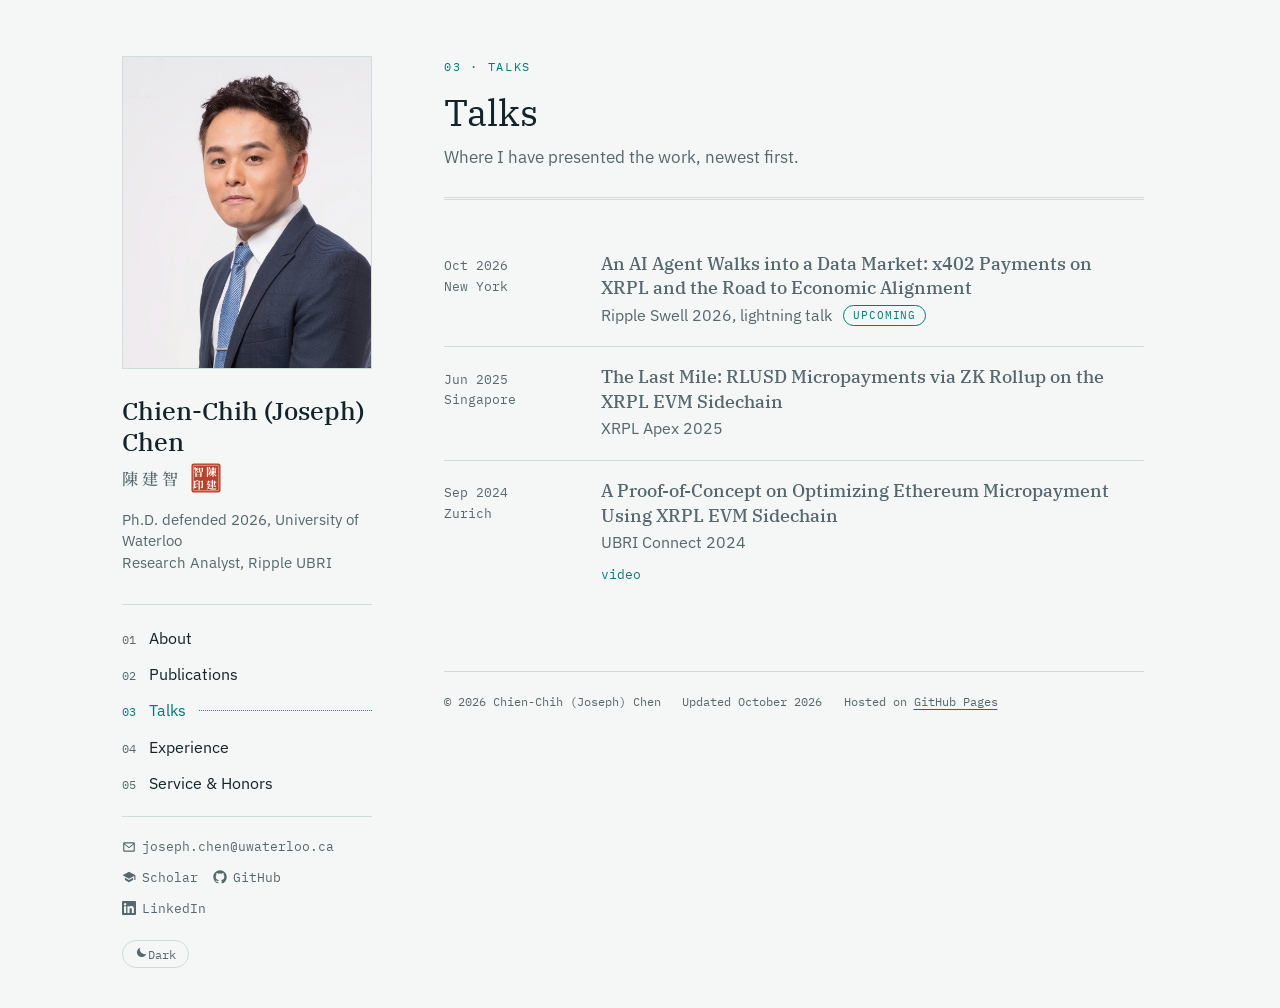
==== talks.html @ ce288004 "Initial release of personal academic website Co-Authored-By: Claude Opus 5.5 <noreply@anthropic.com>" ====
<!DOCTYPE html>
<html lang="en">
<head>
  <meta charset="utf-8">
  <meta name="viewport" content="width=device-width, initial-scale=1">
  <title>Talks | Chien-Chih (Joseph) Chen</title>
  <meta name="author" content="Chien-Chih (Joseph) Chen">
  <meta name="description" content="Conference talks by Chien-Chih (Joseph) Chen.">
  <link rel="canonical" href="https://josephtw0305.github.io/talks.html">
  <link rel="icon" href="assets/img/favicon.svg" type="image/svg+xml">
  <link rel="preconnect" href="https://fonts.googleapis.com">
  <link rel="preconnect" href="https://fonts.gstatic.com" crossorigin>
  <link rel="stylesheet" href="https://fonts.googleapis.com/css2?family=IBM+Plex+Mono:wght@400;500&family=IBM+Plex+Sans:ital,wght@0,400;0,500;0,600;1,400&family=IBM+Plex+Serif:ital,wght@0,400;0,500;1,400&display=swap">
  <link rel="stylesheet" href="https://fonts.googleapis.com/css2?family=Noto+Serif+TC:wght@500;700&text=%E9%99%B3%E5%BB%BA%E6%99%BA%E5%8D%B0&display=swap">
  <link rel="stylesheet" href="assets/css/main.css?v=13">
  <script src="assets/js/site.js?v=4"></script>
</head>
<body>
  <div class="layout">

    <aside class="masthead">
      <div class="portrait">
        <img src="assets/img/prof_pic.jpg" alt="Photo of Chien-Chih (Joseph) Chen" width="480" height="600">
      </div>
      <p class="name"><a href="index.html">Chien-Chih (Joseph) Chen</a></p>
      <p class="name-zh"><span lang="zh-Hant">陳建智</span>
        <svg class="seal" viewBox="0 0 64 64" role="img" aria-label="Seal reading 陳建智印">
            <rect class="seal-bg" x="1" y="1" width="62" height="62" rx="5"/>
            <rect class="seal-line" x="5" y="5" width="54" height="54" rx="2"/>
            <text x="45.5" y="18.5" text-anchor="middle" dominant-baseline="central">陳</text>
            <text x="45.5" y="45.5" text-anchor="middle" dominant-baseline="central">建</text>
            <text x="18.5" y="18.5" text-anchor="middle" dominant-baseline="central">智</text>
            <text x="18.5" y="45.5" text-anchor="middle" dominant-baseline="central">印</text>
          </svg>
      </p>
      <p class="role">Ph.D. defended 2026, University of Waterloo<br>Research Analyst, Ripple UBRI</p>
      <nav class="toc" aria-label="Site">
        <a href="index.html"><span class="idx">01</span>About</a>
        <a href="publications.html"><span class="idx">02</span>Publications</a>
        <a class="active" href="talks.html" aria-current="page"><span class="idx">03</span>Talks</a>
        <a href="experience.html"><span class="idx">04</span>Experience</a>
        <a href="service.html"><span class="idx">05</span>Service &amp; Honors</a>
      </nav>
      <ul class="contact">
        <li><a href="mailto:joseph.chen@uwaterloo.ca"><svg viewBox="0 0 24 24" fill="currentColor" aria-hidden="true"><path d="M2 5.5A1.5 1.5 0 0 1 3.5 4h17A1.5 1.5 0 0 1 22 5.5v13a1.5 1.5 0 0 1-1.5 1.5h-17A1.5 1.5 0 0 1 2 18.5zm2.2.5 7.8 6.1L19.8 6zM20 7.8l-7.4 5.8a1 1 0 0 1-1.2 0L4 7.8V18h16z"/></svg>joseph.chen@uwaterloo.ca</a></li>
        <li><a href="https://scholar.google.com/citations?user=mp5iD-YAAAAJ&amp;hl=en"><svg viewBox="0 0 24 24" fill="currentColor" aria-hidden="true"><path d="M12 3 1 9l11 6 9-4.91V17h2V9L12 3zM5 13.18v4L12 21l7-3.82v-4L12 17l-7-3.82z"/></svg>Scholar</a></li>
        <li><a href="https://github.com/Josephtw0305"><svg viewBox="0 0 24 24" fill="currentColor" aria-hidden="true"><path d="M12 .5C5.65.5.5 5.65.5 12c0 5.08 3.29 9.39 7.86 10.91.58.1.79-.25.79-.56v-2c-3.2.7-3.87-1.37-3.87-1.37-.52-1.33-1.28-1.68-1.28-1.68-1.05-.72.08-.7.08-.7 1.16.08 1.77 1.19 1.77 1.19 1.03 1.77 2.71 1.26 3.37.96.1-.75.4-1.26.73-1.55-2.56-.29-5.25-1.28-5.25-5.69 0-1.26.45-2.29 1.19-3.1-.12-.29-.52-1.46.11-3.05 0 0 .97-.31 3.17 1.18a11 11 0 0 1 5.77 0c2.2-1.49 3.17-1.18 3.17-1.18.63 1.59.23 2.76.11 3.05.74.81 1.19 1.84 1.19 3.1 0 4.42-2.7 5.4-5.27 5.68.41.36.78 1.06.78 2.14v3.17c0 .31.21.67.8.56A11.5 11.5 0 0 0 23.5 12C23.5 5.65 18.35.5 12 .5z"/></svg>GitHub</a></li>
        <li><a href="https://www.linkedin.com/in/chien-chih-chen-tw/"><svg viewBox="0 0 24 24" fill="currentColor" aria-hidden="true"><path d="M20.45 20.45h-3.56v-5.57c0-1.33-.02-3.04-1.85-3.04-1.85 0-2.14 1.45-2.14 2.94v5.67H9.34V9h3.42v1.56h.05c.48-.9 1.64-1.85 3.37-1.85 3.6 0 4.27 2.37 4.27 5.46v6.28zM5.34 7.43a2.06 2.06 0 1 1 0-4.13 2.06 2.06 0 0 1 0 4.13zM7.12 20.45H3.56V9h3.56v11.45zM22.22 0H1.77C.79 0 0 .77 0 1.72v20.56C0 23.23.79 24 1.77 24h20.45c.98 0 1.78-.77 1.78-1.72V1.72C24 .77 23.2 0 22.22 0z"/></svg>LinkedIn</a></li>
      </ul>
      <button class="theme-toggle" id="theme-toggle" type="button" aria-label="Switch light or dark theme">
        <span class="to-dark"><svg viewBox="0 0 24 24" fill="currentColor" aria-hidden="true"><path d="M21 14.5A9 9 0 0 1 9.5 3a9 9 0 1 0 11.5 11.5z"/></svg>Dark</span>
        <span class="to-light"><svg viewBox="0 0 24 24" fill="none" stroke="currentColor" stroke-width="2" stroke-linecap="round" aria-hidden="true"><circle cx="12" cy="12" r="4.5"/><path d="M12 1.5v2.5M12 20v2.5M1.5 12H4M20 12h2.5M4.6 4.6l1.8 1.8M17.6 17.6l1.8 1.8M4.6 19.4l1.8-1.8M17.6 6.4l1.8-1.8"/></svg>Light</span>
      </button>
    </aside>

    <main class="content">
      <header class="page-head">
        <p class="eyebrow">03 · Talks</p>
        <h1 class="page-title">Talks</h1>
        <p class="page-lede">Where I have presented the work, newest first.</p>
      </header>

      <ol class="entries">
        <li>
          <div class="when">Oct 2026<br>New York</div>
          <div class="what">
            <p class="role">An AI Agent Walks into a Data Market: x402 Payments on XRPL and the Road to Economic Alignment</p>
            <p class="org">Ripple Swell 2026, lightning talk <span class="pill">Upcoming</span></p>
          </div>
        </li>
        <li>
          <div class="when">Jun 2025<br>Singapore</div>
          <div class="what">
            <p class="role">The Last Mile: RLUSD Micropayments via ZK Rollup on the XRPL EVM Sidechain</p>
            <p class="org">XRPL Apex 2025</p>
          </div>
        </li>
        <li>
          <div class="when">Sep 2024<br>Zurich</div>
          <div class="what">
            <p class="role">A Proof-of-Concept on Optimizing Ethereum Micropayment Using XRPL EVM Sidechain</p>
            <p class="org">UBRI Connect 2024</p>
            <p class="pub-actions"><a href="https://www.youtube.com/watch?v=IYRS1Az68MA">video</a></p>
          </div>
        </li>
      </ol>

      <footer class="site-footer">
        <span>&copy; 2026 Chien-Chih (Joseph) Chen</span>
        <span>Updated October 2026</span>
        <span>Hosted on <a href="https://pages.github.com/">GitHub Pages</a></span>
      </footer>
    </main>

  </div>
</body>
</html>
---- assets/css/main.css ----
/* ---------------------------------------------------------------
   "Ledger and seal" theme for Chien-Chih (Joseph) Chen.
   Mist-white paper, deep lake ink, a lake-green (#008C8C) accent,
   and a vermillion seal used sparingly, the way a red seal sits on
   a blue-green landscape painting. Double rules under headings
   borrow the bookkeeping mark for a closed total.
   --accent is a slightly deeper teal so small text stays readable;
   --accent-bright is the exact #008C8C for large text and lines.
   Colours live in the variables below; dark mode overrides them.
---------------------------------------------------------------- */

:root {
  --bg: #f4f7f6;
  --surface: #fafcfb;
  --ink: #13232a;
  --muted: #56676d;
  --rule: #cfdcd9;
  --accent: #007a7a;
  --accent-bright: #008c8c;
  --accent-soft: rgba(0, 140, 140, 0.08);
  --seal: #b8412c;
  --code-bg: #eaf1f0;
  --serif: "IBM Plex Serif", Georgia, "Times New Roman", serif;
  --sans: "IBM Plex Sans", -apple-system, BlinkMacSystemFont, "Segoe UI", Helvetica, Arial, sans-serif;
  --mono: "IBM Plex Mono", ui-monospace, SFMono-Regular, Menlo, Consolas, monospace;
  --cjk: "Noto Serif TC", "Songti TC", "PMingLiU", serif;
  color-scheme: light;
}

html[data-theme="dark"] {
  --bg: #0f1719;
  --surface: #142022;
  --ink: #e3ecea;
  --muted: #93a6a8;
  --rule: #243236;
  --accent: #4db8b8;
  --accent-bright: #5fc9c9;
  --accent-soft: rgba(77, 184, 184, 0.1);
  --seal: #d8604b;
  --code-bg: #172326;
  color-scheme: dark;
}

*,
*::before,
*::after {
  box-sizing: border-box;
}

html {
  font-size: 17px;
  -webkit-text-size-adjust: 100%;
}

body {
  margin: 0;
  background-color: var(--bg);
  color: var(--ink);
  font-family: var(--sans);
  font-size: 1rem;
  line-height: 1.65;
  -webkit-font-smoothing: antialiased;
  transition: background-color 0.2s ease, color 0.2s ease;
}

a {
  color: var(--ink);
  text-decoration: underline;
  text-decoration-color: var(--accent);
  text-decoration-thickness: 1px;
  text-underline-offset: 3px;
}

a:hover {
  color: var(--accent);
}

::selection {
  background: var(--accent-soft);
}

p {
  margin: 0 0 1rem;
}

strong {
  font-weight: 600;
}

/* ---------- Two-column layout ---------- */

.layout {
  display: grid;
  grid-template-columns: 250px minmax(0, 1fr);
  gap: 72px;
  max-width: 1100px;
  margin: 0 auto;
  padding: 56px 32px 40px;
}

.content {
  min-width: 0;
  max-width: 700px;
}

/* ---------- Masthead (left column) ---------- */

.masthead {
  align-self: start;
}

/* Keep the masthead in view while scrolling only when the whole column
   fits on screen; on shorter screens its lower links would be cut off. */
@media (min-width: 961px) and (min-height: 960px) {
  .masthead {
    position: sticky;
    top: 56px;
  }
}

/* The photo spans the column so its right edge lines up with the rules below. */
.portrait {
  width: 100%;
  margin-bottom: 1.6rem;
}

.portrait img {
  display: block;
  width: 100%;
  height: auto;
  aspect-ratio: 4 / 5;
  object-fit: cover;
  border: 1px solid var(--rule);
  background-color: var(--surface);
}

/* The personal seal sits beside the Chinese name, the way a chop
   follows a signature, rather than over the photo. */
.seal {
  flex: 0 0 auto;
  width: 30px;
  height: 30px;
}

.seal .seal-bg {
  fill: var(--seal);
}

.seal .seal-line {
  fill: none;
  stroke: #fbf7ee;
  stroke-width: 1.2;
  opacity: 0.85;
}

.seal text {
  fill: #fbf7ee;
  font-family: var(--cjk);
  font-size: 23px;
  font-weight: 700;
}

.name {
  margin: 0;
  font-family: var(--serif);
  font-size: 1.45rem;
  font-weight: 500;
  line-height: 1.25;
}

.name a {
  color: var(--ink);
  text-decoration: none;
}

.name-zh {
  display: flex;
  align-items: center;
  gap: 0.5rem;
  margin: 0.35rem 0 0;
  color: var(--muted);
  font-family: var(--cjk);
  font-size: 0.95rem;
  font-weight: 500;
  letter-spacing: 0.25em;
}

.role {
  margin: 0.9rem 0 0;
  color: var(--muted);
  font-size: 0.86rem;
  line-height: 1.5;
}

.toc {
  margin: 1.75rem 0 0;
  padding: 0.9rem 0;
  border-top: 1px solid var(--rule);
  border-bottom: 1px solid var(--rule);
}

.toc a {
  display: flex;
  align-items: baseline;
  gap: 0.75rem;
  padding: 0.28rem 0;
  color: var(--ink);
  font-size: 0.95rem;
  text-decoration: none;
}

.toc .idx {
  color: var(--muted);
  font-family: var(--mono);
  font-size: 0.7rem;
}

.toc a:hover,
.toc a.active,
.toc a.active .idx {
  color: var(--accent);
}

/* A dotted leader after the current page, like a table of contents. */
.toc a.active::after {
  content: "";
  flex: 1;
  border-bottom: 1px dotted var(--accent-bright);
  transform: translateY(-5px);
}

.contact {
  display: flex;
  flex-wrap: wrap;
  gap: 0.45rem 0.9rem;
  margin: 1.1rem 0 0;
  padding: 0;
  list-style: none;
  font-family: var(--mono);
  font-size: 0.74rem;
}

.contact a {
  display: inline-flex;
  align-items: center;
  gap: 0.35rem;
  color: var(--muted);
  text-decoration: none;
}

.contact a:hover {
  color: var(--accent);
}

.contact svg {
  width: 14px;
  height: 14px;
}

.theme-toggle {
  display: inline-flex;
  align-items: center;
  gap: 0.4rem;
  margin-top: 1.1rem;
  padding: 0.3rem 0.7rem;
  border: 1px solid var(--rule);
  border-radius: 999px;
  background: none;
  color: var(--muted);
  font-family: var(--mono);
  font-size: 0.7rem;
  cursor: pointer;
  justify-self: start;
}

.theme-toggle:hover {
  border-color: var(--accent);
  color: var(--accent);
}

.theme-toggle svg {
  width: 13px;
  height: 13px;
}

.theme-toggle .to-light,
html[data-theme="dark"] .theme-toggle .to-dark {
  display: none;
}

html[data-theme="dark"] .theme-toggle .to-light {
  display: inline-flex;
}

.theme-toggle .to-dark,
.theme-toggle .to-light {
  align-items: center;
  gap: 0.4rem;
}

/* ---------- Headings ---------- */

.eyebrow {
  margin: 0 0 0.8rem;
  color: var(--accent);
  font-family: var(--mono);
  font-size: 0.72rem;
  letter-spacing: 0.14em;
  text-transform: uppercase;
}

.hero {
  margin: 0 0 2.25rem;
  padding-bottom: 2rem;
  border-bottom: 3px double var(--rule);
}

.hero-question {
  margin: 0;
  font-family: var(--serif);
  font-size: clamp(1.65rem, 3.1vw, 2.3rem);
  font-weight: 400;
  line-height: 1.25;
  letter-spacing: -0.01em;
}

.hero-question em {
  color: var(--accent-bright);
  font-style: italic;
}

/* Research figure in the hero: agents pay one another, and each payment
   settles on a shared ledger. Drawn like a paper figure, in thin lines. */
.hero-figure {
  display: block;
  width: 100%;
  height: auto;
  margin: 1.9rem 0 0;
}

.hero-figure .edge {
  stroke: var(--accent);
  stroke-width: 1;
  opacity: 0.35;
}

.hero-figure .pay,
.hero-figure .rep {
  stroke: var(--accent-bright);
  stroke-width: 1.4;
}

.hero-figure .agree {
  stroke: var(--accent-bright);
  stroke-width: 1.2;
  opacity: 0.8;
}

.hero-figure .mech {
  fill: var(--accent-soft);
  stroke: var(--accent-bright);
  stroke-width: 1.4;
}

.hero-figure .arrow {
  fill: var(--accent-bright);
}

.hero-figure .settle {
  stroke: var(--accent-bright);
  stroke-width: 1;
  stroke-dasharray: 3 4;
  opacity: 0.75;
}

.hero-figure .agent {
  fill: var(--bg);
  stroke: var(--accent);
  stroke-width: 1.4;
}

.hero-figure .agent.payer,
.hero-figure .agent.validator {
  fill: var(--accent-bright);
  stroke: var(--accent-bright);
}

.hero-figure .agent.payee,
.hero-figure .agent.reporter {
  stroke: var(--accent-bright);
}

.hero-figure .chain {
  stroke: var(--accent);
  stroke-width: 1.2;
  opacity: 0.6;
}

.hero-figure .block {
  fill: var(--bg);
  stroke: var(--accent);
  stroke-width: 1.2;
}

.hero-figure .block.filled {
  fill: var(--accent-soft);
  stroke: var(--accent-bright);
}

.hero-figure .legend {
  fill: var(--muted);
  font-family: var(--mono);
  font-size: 10px;
  letter-spacing: 0.1em;
}

/* The three research areas, separated by a multiplication sign. */
.fields {
  display: flex;
  flex-wrap: wrap;
  gap: 0.3rem 0;
  margin: 1.1rem 0 0;
  padding: 0;
  list-style: none;
  color: var(--muted);
  font-family: var(--mono);
  font-size: 0.78rem;
  letter-spacing: 0.04em;
}

.fields li + li::before {
  content: "\00d7";
  margin: 0 0.6rem;
  color: var(--accent-bright);
}

.page-head {
  margin: 0 0 2rem;
  padding-bottom: 1.5rem;
  border-bottom: 3px double var(--rule);
}

.page-title {
  margin: 0;
  font-family: var(--serif);
  font-size: 2.2rem;
  font-weight: 400;
  line-height: 1.2;
}

.page-lede {
  margin: 0.5rem 0 0;
  color: var(--muted);
}

.section {
  margin: 3rem 0 0;
}

.section-title {
  display: flex;
  align-items: baseline;
  justify-content: space-between;
  gap: 1rem;
  margin: 0 0 1.1rem;
  padding-bottom: 0.5rem;
  border-bottom: 3px double var(--rule);
  font-family: var(--serif);
  font-size: 1.35rem;
  font-weight: 500;
}

.section-title .more {
  font-family: var(--mono);
  font-size: 0.72rem;
  font-weight: 400;
}

/* ---------- Research threads ---------- */

.threads {
  margin: 0;
  padding: 0;
  list-style: none;
}

.threads > li {
  display: grid;
  grid-template-columns: 2.25rem minmax(0, 1fr);
  gap: 0.75rem;
  padding: 1.1rem 0;
  border-bottom: 1px solid var(--rule);
}

.threads > li:last-child {
  border-bottom: 0;
}

.thread-idx {
  color: var(--accent);
  font-family: var(--serif);
  font-size: 1.1rem;
  font-style: italic;
  line-height: 1.4;
}

.threads h3 {
  margin: 0 0 0.35rem;
  font-family: var(--serif);
  font-size: 1.1rem;
  font-weight: 500;
  line-height: 1.4;
}

.threads p {
  margin: 0 0 0.45rem;
}

.thread-links {
  color: var(--muted);
  font-family: var(--mono);
  font-size: 0.74rem;
}

.thread-links a {
  color: var(--muted);
}

.thread-links a:hover {
  color: var(--accent);
}

.coda {
  margin: 1.25rem 0 0;
  padding: 0.9rem 1.1rem;
  border-left: 2px solid var(--accent-bright);
  background-color: var(--accent-soft);
}

/* ---------- News ledger ---------- */

.ledger {
  margin: 0;
  padding: 0;
  list-style: none;
}

.ledger > li {
  display: grid;
  grid-template-columns: 5.2rem 5.8rem minmax(0, 1fr);
  gap: 1rem;
  align-items: baseline;
  padding: 0.65rem 0;
  border-bottom: 1px dashed var(--rule);
}

.ledger > li:last-child {
  border-bottom: 0;
}

.ledger time {
  color: var(--muted);
  font-family: var(--mono);
  font-size: 0.76rem;
  white-space: nowrap;
}

.ledger .tag {
  color: var(--accent);
  font-family: var(--mono);
  font-size: 0.64rem;
  letter-spacing: 0.1em;
  text-transform: uppercase;
}

.ledger .tag.award {
  color: var(--seal);
}

.ledger .entry {
  font-size: 0.95rem;
}

/* ---------- Publications ---------- */

.filters {
  display: flex;
  flex-wrap: wrap;
  gap: 0.5rem;
  margin: 0 0 0.5rem;
}

.filters button {
  padding: 0.3rem 0.8rem;
  border: 1px solid var(--rule);
  border-radius: 999px;
  background: none;
  color: var(--muted);
  font-family: var(--mono);
  font-size: 0.72rem;
  cursor: pointer;
}

.filters button:hover {
  border-color: var(--accent);
  color: var(--accent);
}

.filters button[aria-pressed="true"] {
  border-color: var(--accent);
  background-color: var(--accent-soft);
  color: var(--accent);
}

.year {
  margin: 2.25rem 0 0;
  padding-bottom: 0.4rem;
  border-bottom: 3px double var(--rule);
  color: var(--muted);
  font-family: var(--mono);
  font-size: 0.8rem;
  font-weight: 500;
  letter-spacing: 0.12em;
}

.pub {
  display: grid;
  grid-template-columns: 6.5rem minmax(0, 1fr);
  gap: 1.25rem;
  padding: 1.2rem 0;
  border-bottom: 1px solid var(--rule);
}

.pub:last-child {
  border-bottom: 0;
}

.pub[hidden],
.year-group[hidden] {
  display: none;
}

.pub-meta {
  padding-top: 0.2rem;
  color: var(--muted);
  font-family: var(--mono);
  font-size: 0.7rem;
  line-height: 1.5;
}

.pub-meta .venue {
  display: block;
  color: var(--ink);
  font-weight: 500;
  letter-spacing: 0.04em;
}

.pub-title {
  margin: 0 0 0.35rem;
  font-family: var(--serif);
  font-size: 1.06rem;
  font-weight: 500;
  line-height: 1.38;
}

.pub-title a {
  color: var(--ink);
  text-decoration: none;
}

.pub-title a:hover {
  color: var(--accent);
  text-decoration: underline;
}

.pub-authors {
  margin: 0;
  font-size: 0.92rem;
}

.pub-authors .me {
  font-weight: 600;
  text-decoration: underline;
  text-decoration-color: var(--accent);
  text-underline-offset: 3px;
}

.pub-venue {
  margin: 0.1rem 0 0;
  color: var(--muted);
  font-size: 0.9rem;
  font-style: italic;
}

.pub-subtitle {
  margin: 0;
  font-size: 0.92rem;
}

.group-note {
  margin: 0.9rem 0 0;
  color: var(--muted);
  font-size: 0.9rem;
}

.pill {
  display: inline-block;
  margin-left: 0.4rem;
  padding: 0.05rem 0.55rem;
  border: 1px solid var(--accent);
  border-radius: 999px;
  color: var(--accent);
  font-family: var(--mono);
  font-size: 0.62rem;
  font-style: normal;
  letter-spacing: 0.08em;
  text-transform: uppercase;
  vertical-align: 2px;
}

.stamp {
  display: inline-block;
  margin: 0.45rem 0 0;
  padding: 0.22em 0.5em;
  border: 1.5px solid var(--seal);
  border-radius: 3px;
  color: var(--seal);
  font-family: var(--mono);
  font-size: 0.62rem;
  font-weight: 500;
  letter-spacing: 0.12em;
  text-transform: uppercase;
  transform: rotate(-3deg);
}

.pub-actions {
  display: flex;
  flex-wrap: wrap;
  align-items: center;
  gap: 0.2rem 1rem;
  margin: 0.5rem 0 0;
  font-family: var(--mono);
  font-size: 0.74rem;
}

.pub-actions a,
.pub-actions button {
  padding: 0;
  border: 0;
  background: none;
  color: var(--accent);
  font: inherit;
  text-decoration: none;
  cursor: pointer;
}

.pub-actions a:hover,
.pub-actions button:hover {
  text-decoration: underline;
}

.pub-actions button[aria-expanded="true"] {
  color: var(--ink);
}

.abstract,
.bibtex {
  display: none;
  margin: 0.75rem 0 0;
}

.abstract.open,
.bibtex.open {
  display: block;
}

.abstract p {
  margin: 0;
  padding: 0.9rem 1rem;
  border: 1px solid var(--rule);
  background-color: var(--surface);
  font-size: 0.9rem;
}

.bibtex pre {
  margin: 0;
  padding: 0.9rem 1rem;
  overflow-x: auto;
  border: 1px solid var(--rule);
  background-color: var(--code-bg);
  color: var(--ink);
  font-family: var(--mono);
  font-size: 0.72rem;
  line-height: 1.55;
}

/* ---------- Experience, service, honors ---------- */

.entries {
  margin: 0;
  padding: 0;
  list-style: none;
}

.entries > li {
  display: grid;
  grid-template-columns: 8rem minmax(0, 1fr);
  gap: 1.25rem;
  padding: 1.05rem 0;
  border-bottom: 1px solid var(--rule);
}

.entries > li:last-child {
  border-bottom: 0;
}

.entries .when {
  padding-top: 0.2rem;
  color: var(--muted);
  font-family: var(--mono);
  font-size: 0.74rem;
}

.entries .what {
  min-width: 0;
}

.entries .role {
  margin: 0;
  font-family: var(--serif);
  font-size: 1.04rem;
  font-weight: 500;
  line-height: 1.4;
}

.entries .org {
  margin: 0.1rem 0 0;
  color: var(--muted);
  font-size: 0.92rem;
}

.entries ul {
  margin: 0.5rem 0 0;
  padding-left: 1.1rem;
  font-size: 0.93rem;
}

.entries ul li {
  margin: 0.2rem 0;
}

.entries ul li::marker {
  color: var(--accent);
}

/* ---------- Footer ---------- */

.site-footer {
  display: flex;
  flex-wrap: wrap;
  gap: 0.4rem 1.25rem;
  margin-top: 4rem;
  padding-top: 1.2rem;
  border-top: 1px solid var(--rule);
  color: var(--muted);
  font-family: var(--mono);
  font-size: 0.7rem;
}

.site-footer a {
  color: var(--muted);
}

/* ---------- Narrow screens ---------- */

@media (max-width: 960px) {
  html {
    font-size: 16px;
  }

  .layout {
    grid-template-columns: minmax(0, 1fr);
    gap: 2.25rem;
    padding: 28px 20px 32px;
  }

  .masthead {
    position: static;
    display: grid;
    grid-template-columns: auto minmax(0, 1fr);
    column-gap: 1.4rem;
    align-items: start;
  }

  .portrait {
    grid-row: span 3;
    width: 88px;
    margin: 0 0 0.5rem;
  }

  .portrait img {
    width: 88px;
    height: 110px;
  }

  .toc,
  .contact {
    grid-column: 1 / -1;
  }

  .theme-toggle {
    grid-column: 1 / -1;
  }

  .toc {
    display: flex;
    flex-wrap: wrap;
    gap: 0.2rem 1.2rem;
    margin-top: 1.25rem;
    padding: 0.6rem 0;
  }

  .toc a.active::after {
    display: none;
  }
}

@media (max-width: 420px) {
  .masthead {
    grid-template-columns: minmax(0, 1fr);
  }

  .portrait {
    grid-row: auto;
    margin-bottom: 1.4rem;
  }
}

@media (max-width: 560px) {
  .pub,
  .entries > li {
    grid-template-columns: minmax(0, 1fr);
    gap: 0.35rem;
  }

  .ledger > li {
    grid-template-columns: auto minmax(0, 1fr);
    gap: 0.25rem 0.9rem;
  }

  .ledger .entry {
    grid-column: 1 / -1;
  }

  .threads > li {
    grid-template-columns: 1.6rem minmax(0, 1fr);
  }
}
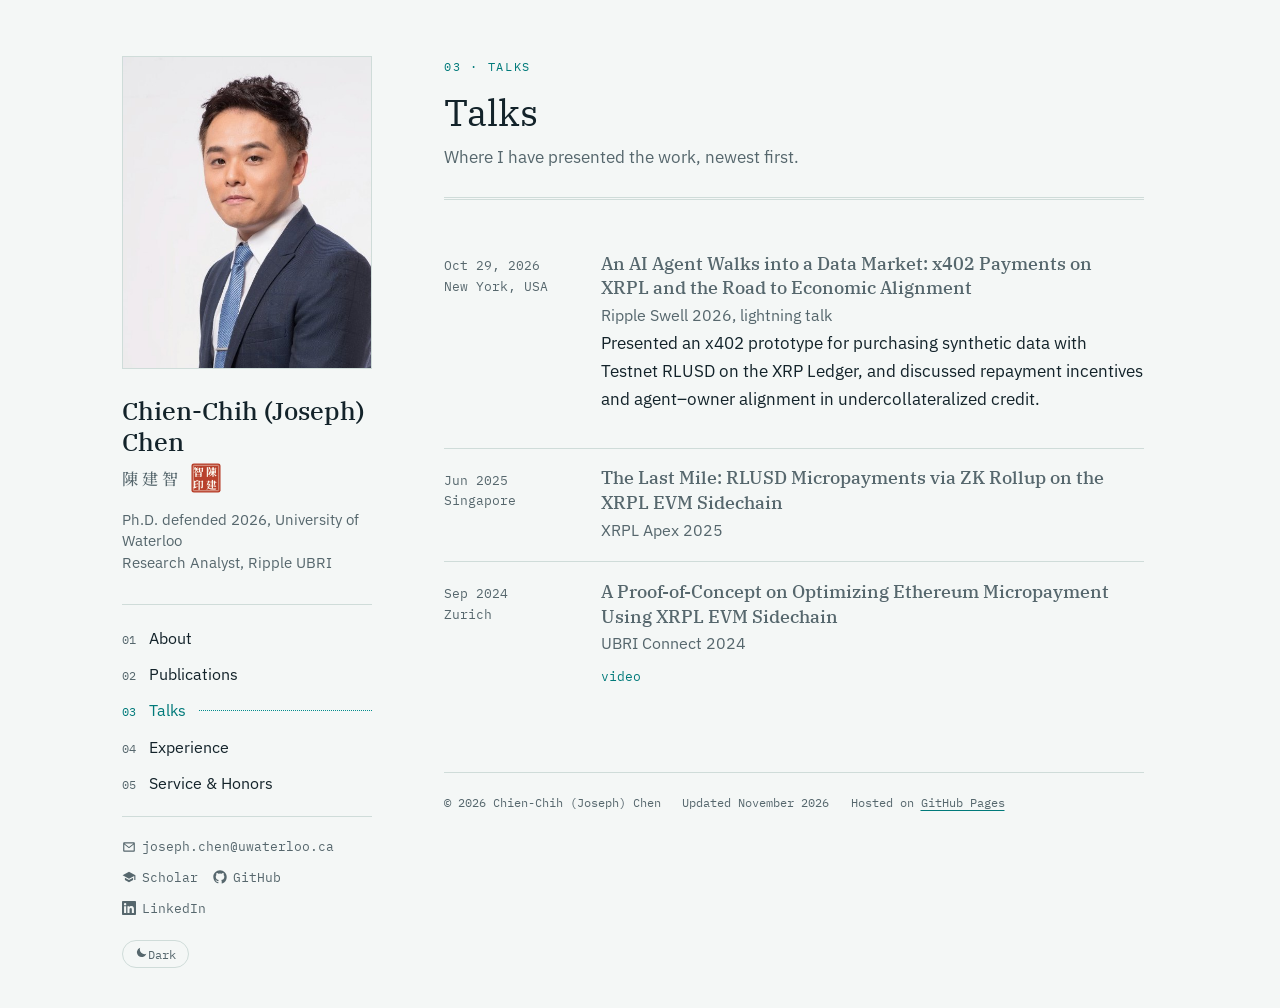
==== commit 68803c2c: "Record completed Ripple Swell 2026 lightning talk" ====
--- a/talks.html
+++ b/talks.html
@@ -62,10 +62,11 @@
 
       <ol class="entries">
         <li>
-          <div class="when">Oct 2026<br>New York</div>
+          <div class="when"><time datetime="2026-10-29">Oct 29, 2026</time><br>New York, USA</div>
           <div class="what">
             <p class="role">An AI Agent Walks into a Data Market: x402 Payments on XRPL and the Road to Economic Alignment</p>
-            <p class="org">Ripple Swell 2026, lightning talk <span class="pill">Upcoming</span></p>
+            <p class="org">Ripple Swell 2026, lightning talk</p>
+            <p>Presented an x402 prototype for purchasing synthetic data with Testnet RLUSD on the XRP Ledger, and discussed repayment incentives and agent&ndash;owner alignment in undercollateralized credit.</p>
           </div>
         </li>
         <li>
@@ -87,7 +88,7 @@
 
       <footer class="site-footer">
         <span>&copy; 2026 Chien-Chih (Joseph) Chen</span>
-        <span>Updated October 2026</span>
+        <span>Updated November 2026</span>
         <span>Hosted on <a href="https://pages.github.com/">GitHub Pages</a></span>
       </footer>
     </main>
